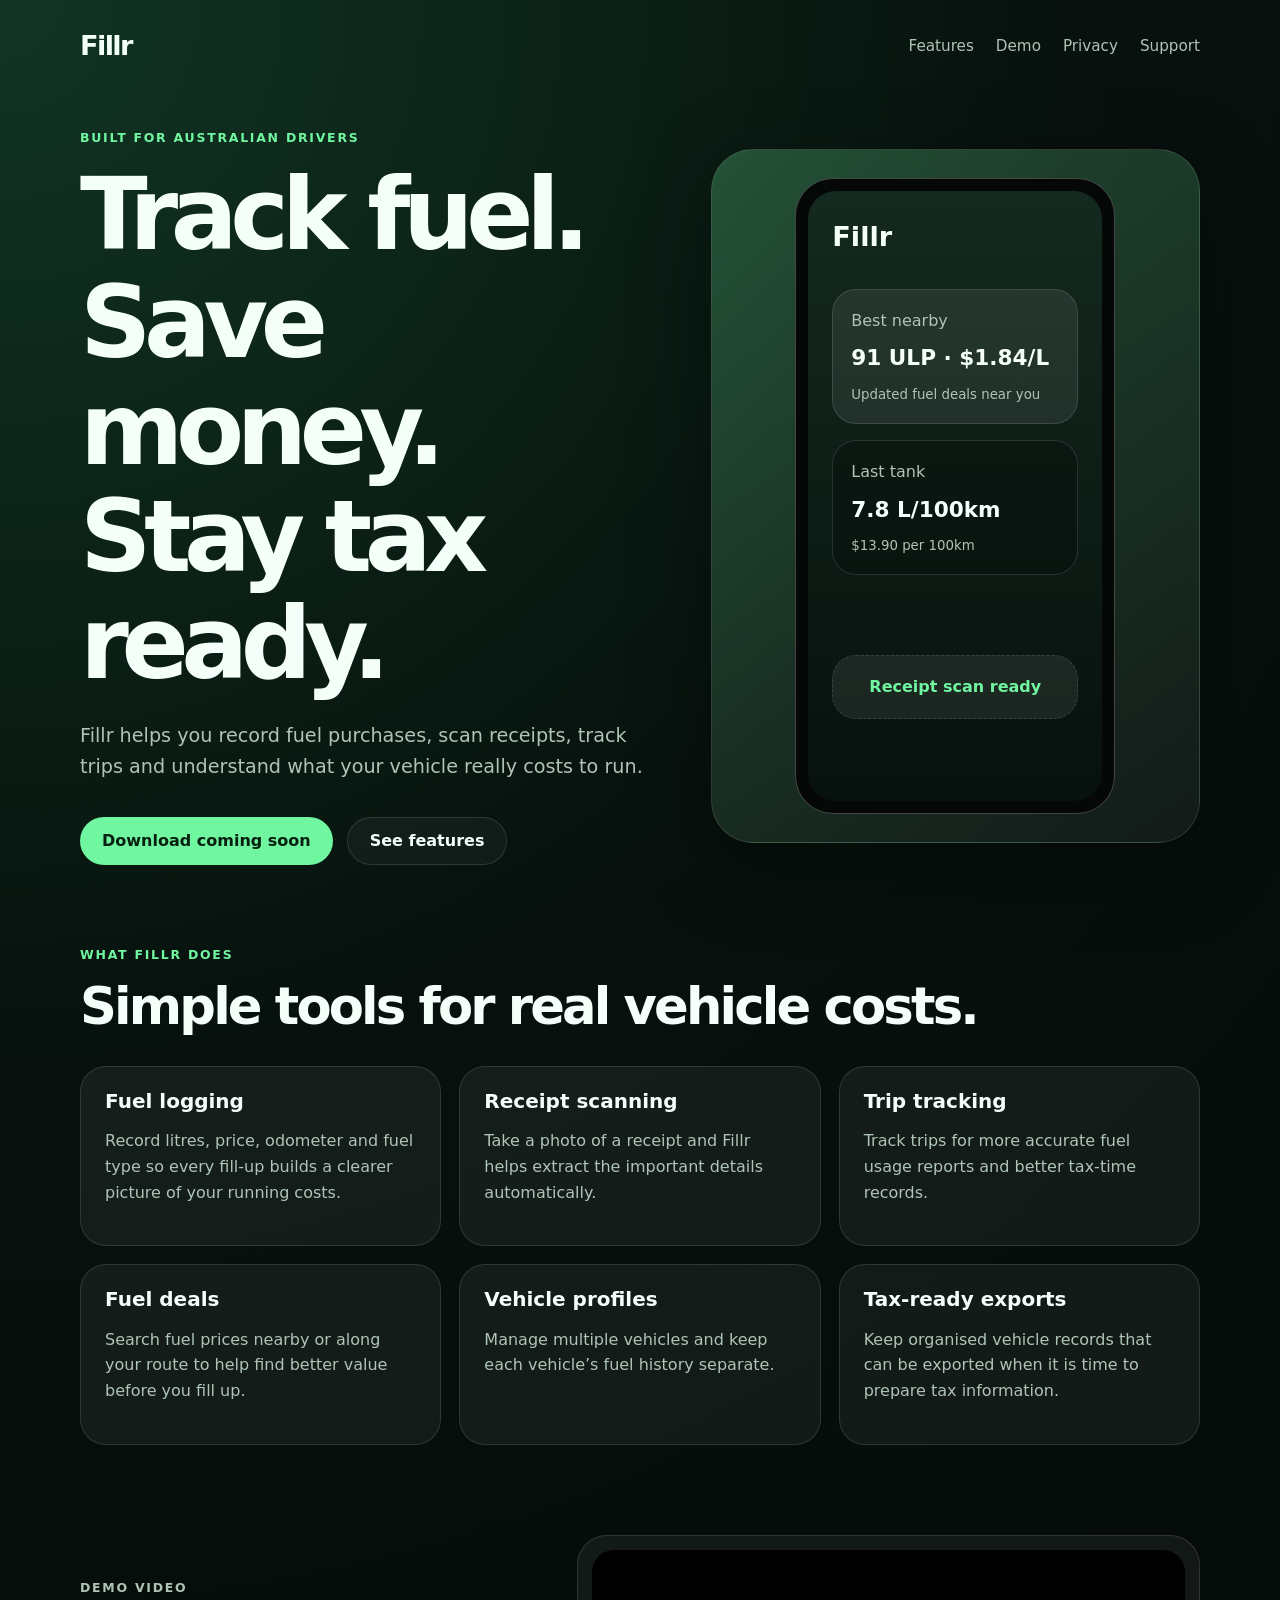
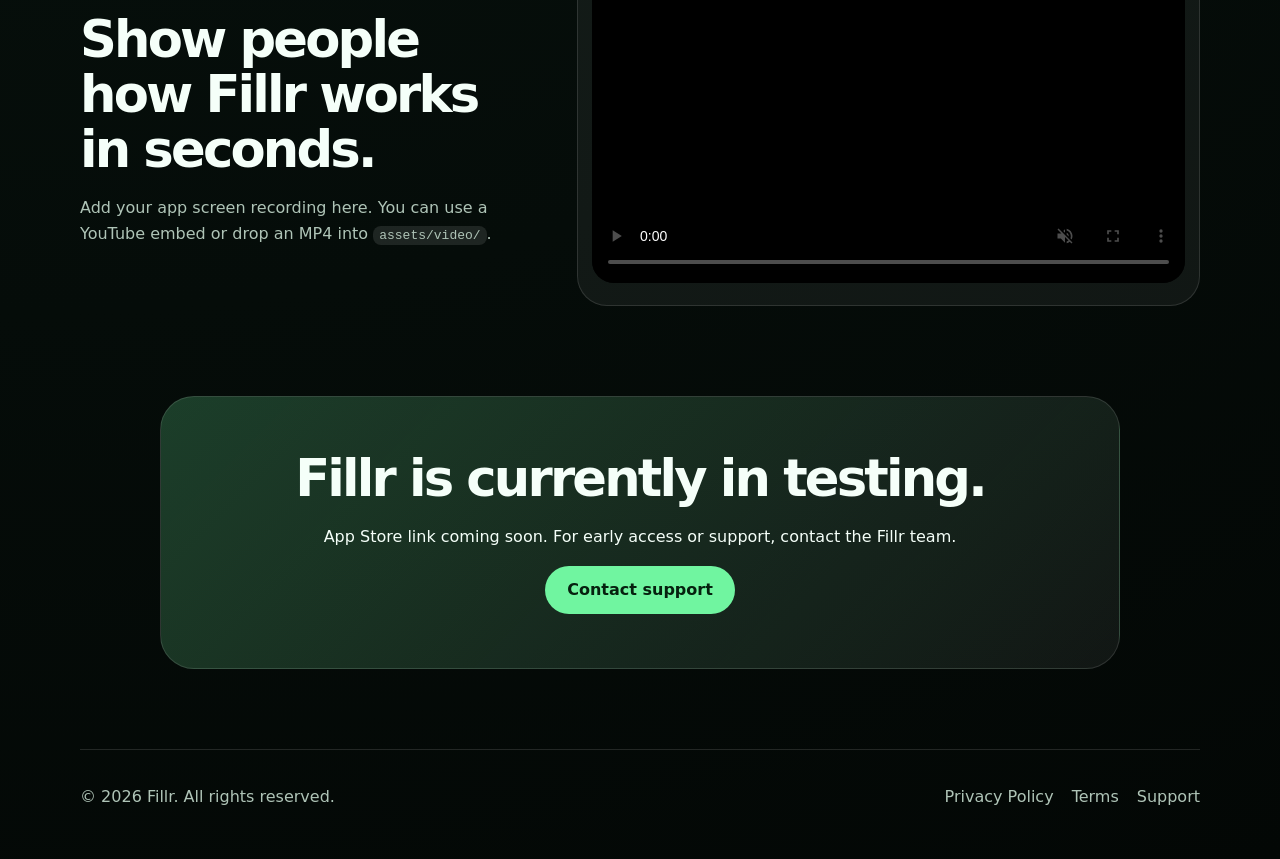
==== index.html @ 31d6e786 "Add files via upload" ====
<!DOCTYPE html>
<html lang="en-AU">
<head>
  <meta charset="UTF-8" />
  <meta name="viewport" content="width=device-width, initial-scale=1.0" />
  <meta name="description" content="Fillr helps Australian drivers track fuel, scan receipts, find better fuel deals and keep tax-ready vehicle records." />
  <title>Fillr | Track Fuel. Save Money. Stay Tax Ready.</title>
  <link rel="stylesheet" href="assets/styles.css" />
</head>
<body>
  <header class="site-header">
    <a class="logo" href="index.html">Fillr</a>
    <nav>
      <a href="#features">Features</a>
      <a href="#demo">Demo</a>
      <a href="privacy.html">Privacy</a>
      <a href="support.html">Support</a>
    </nav>
  </header>

  <main>
    <section class="hero">
      <div class="hero-copy">
        <p class="eyebrow">Built for Australian drivers</p>
        <h1>Track fuel. Save money. Stay tax ready.</h1>
        <p class="hero-text">Fillr helps you record fuel purchases, scan receipts, track trips and understand what your vehicle really costs to run.</p>
        <div class="hero-actions">
          <a class="button primary" href="#download">Download coming soon</a>
          <a class="button secondary" href="#features">See features</a>
        </div>
      </div>

      <div class="phone-card" aria-label="Fillr app preview">
        <div class="phone-frame">
          <div class="phone-screen">
            <div class="app-topbar">Fillr</div>
            <div class="fuel-card">
              <span>Best nearby</span>
              <strong>91 ULP · $1.84/L</strong>
              <small>Updated fuel deals near you</small>
            </div>
            <div class="fuel-card dark">
              <span>Last tank</span>
              <strong>7.8 L/100km</strong>
              <small>$13.90 per 100km</small>
            </div>
            <div class="receipt-scan">Receipt scan ready</div>
          </div>
        </div>
      </div>
    </section>

    <section id="features" class="section">
      <p class="eyebrow">What Fillr does</p>
      <h2>Simple tools for real vehicle costs.</h2>
      <div class="feature-grid">
        <article>
          <h3>Fuel logging</h3>
          <p>Record litres, price, odometer and fuel type so every fill-up builds a clearer picture of your running costs.</p>
        </article>
        <article>
          <h3>Receipt scanning</h3>
          <p>Take a photo of a receipt and Fillr helps extract the important details automatically.</p>
        </article>
        <article>
          <h3>Trip tracking</h3>
          <p>Track trips for more accurate fuel usage reports and better tax-time records.</p>
        </article>
        <article>
          <h3>Fuel deals</h3>
          <p>Search fuel prices nearby or along your route to help find better value before you fill up.</p>
        </article>
        <article>
          <h3>Vehicle profiles</h3>
          <p>Manage multiple vehicles and keep each vehicle’s fuel history separate.</p>
        </article>
        <article>
          <h3>Tax-ready exports</h3>
          <p>Keep organised vehicle records that can be exported when it is time to prepare tax information.</p>
        </article>
      </div>
    </section>

    <section id="demo" class="section split-section">
      <div>
        <p class="eyebrow">Demo video</p>
        <h2>Show people how Fillr works in seconds.</h2>
        <p>Add your app screen recording here. You can use a YouTube embed or drop an MP4 into <code>assets/video/</code>.</p>
      </div>
      <div class="video-box">
        <!-- YouTube option: replace VIDEO_ID below
        <iframe src="https://www.youtube.com/embed/VIDEO_ID" title="Fillr demo video" allowfullscreen></iframe>
        -->

        <!-- Local video option: add assets/video/fillr-demo.mp4 -->
        <video controls muted playsinline poster="assets/images/video-poster.png">
          <source src="assets/video/fillr-demo.mp4" type="video/mp4" />
          Your browser does not support the video tag.
        </video>
      </div>
    </section>

    <section id="download" class="cta-section">
      <h2>Fillr is currently in testing.</h2>
      <p>App Store link coming soon. For early access or support, contact the Fillr team.</p>
      <a class="button primary" href="support.html">Contact support</a>
    </section>
  </main>

  <footer class="site-footer">
    <span>© <span id="year"></span> Fillr. All rights reserved.</span>
    <div>
      <a href="privacy.html">Privacy Policy</a>
      <a href="terms.html">Terms</a>
      <a href="support.html">Support</a>
    </div>
  </footer>

  <script>
    document.getElementById('year').textContent = new Date().getFullYear();
  </script>
</body>
</html>
---- assets/styles.css ----
:root {
  --bg: #07110d;
  --panel: #0e1d16;
  --panel-soft: #12291f;
  --text: #f5fff9;
  --muted: #afc4b7;
  --brand: #70f5a0;
  --brand-dark: #1fb765;
  --line: rgba(255,255,255,0.12);
  --shadow: 0 24px 80px rgba(0,0,0,0.35);
}

* { box-sizing: border-box; }

body {
  margin: 0;
  font-family: Inter, ui-sans-serif, system-ui, -apple-system, BlinkMacSystemFont, "Segoe UI", sans-serif;
  background: radial-gradient(circle at top left, #113524 0, var(--bg) 38%, #030705 100%);
  color: var(--text);
  line-height: 1.6;
}

a { color: inherit; }

.site-header {
  width: min(1120px, calc(100% - 32px));
  margin: 0 auto;
  padding: 24px 0;
  display: flex;
  justify-content: space-between;
  align-items: center;
}

.logo {
  text-decoration: none;
  font-size: 1.7rem;
  font-weight: 900;
  letter-spacing: -0.06em;
}

nav {
  display: flex;
  gap: 22px;
  color: var(--muted);
  font-size: 0.95rem;
}

nav a {
  text-decoration: none;
}

nav a:hover { color: var(--text); }

.hero {
  width: min(1120px, calc(100% - 32px));
  margin: 36px auto 80px;
  display: grid;
  grid-template-columns: 1.08fr 0.92fr;
  gap: 56px;
  align-items: center;
}

.eyebrow {
  color: var(--brand);
  text-transform: uppercase;
  letter-spacing: 0.14em;
  font-size: 0.78rem;
  font-weight: 800;
  margin: 0 0 14px;
}

h1, h2, h3 { line-height: 1.08; margin-top: 0; }

h1 {
  font-size: clamp(3rem, 8vw, 6.2rem);
  letter-spacing: -0.075em;
  margin-bottom: 24px;
}

h2 {
  font-size: clamp(2rem, 4vw, 3.4rem);
  letter-spacing: -0.055em;
  margin-bottom: 18px;
}

h3 {
  font-size: 1.25rem;
  margin-bottom: 10px;
}

.hero-text {
  max-width: 620px;
  color: var(--muted);
  font-size: 1.2rem;
  margin-bottom: 34px;
}

.hero-actions {
  display: flex;
  gap: 14px;
  flex-wrap: wrap;
}

.button {
  display: inline-flex;
  align-items: center;
  justify-content: center;
  min-height: 48px;
  padding: 0 22px;
  border-radius: 999px;
  text-decoration: none;
  font-weight: 800;
}

.button.primary {
  background: var(--brand);
  color: #06210f;
}

.button.secondary {
  border: 1px solid var(--line);
  color: var(--text);
  background: rgba(255,255,255,0.04);
}

.phone-card {
  background: linear-gradient(145deg, rgba(112,245,160,0.25), rgba(255,255,255,0.05));
  padding: 28px;
  border: 1px solid var(--line);
  border-radius: 42px;
  box-shadow: var(--shadow);
}

.phone-frame {
  width: min(320px, 100%);
  margin: 0 auto;
  padding: 12px;
  border-radius: 38px;
  background: #050806;
  border: 1px solid rgba(255,255,255,0.25);
}

.phone-screen {
  min-height: 610px;
  border-radius: 28px;
  padding: 24px;
  background: linear-gradient(180deg, #14291f, #07110d);
  overflow: hidden;
}

.app-topbar {
  font-size: 1.7rem;
  font-weight: 900;
  margin-bottom: 30px;
}

.fuel-card, .receipt-scan {
  padding: 18px;
  border-radius: 24px;
  background: rgba(255,255,255,0.08);
  border: 1px solid var(--line);
  margin-bottom: 16px;
}

.fuel-card span, .fuel-card small {
  display: block;
  color: var(--muted);
}

.fuel-card strong {
  display: block;
  font-size: 1.35rem;
  margin: 8px 0;
}

.fuel-card.dark { background: rgba(0,0,0,0.22); }

.receipt-scan {
  margin-top: 80px;
  text-align: center;
  color: var(--brand);
  font-weight: 800;
  border-style: dashed;
}

.section {
  width: min(1120px, calc(100% - 32px));
  margin: 0 auto 90px;
}

.feature-grid {
  display: grid;
  grid-template-columns: repeat(3, 1fr);
  gap: 18px;
  margin-top: 32px;
}

.feature-grid article, .support-card {
  background: rgba(255,255,255,0.055);
  border: 1px solid var(--line);
  border-radius: 26px;
  padding: 24px;
}

.feature-grid p, .split-section p, .legal-page p, .muted {
  color: var(--muted);
}

.split-section {
  display: grid;
  grid-template-columns: 0.85fr 1.15fr;
  gap: 36px;
  align-items: center;
}

.video-box {
  background: rgba(255,255,255,0.055);
  border: 1px solid var(--line);
  border-radius: 30px;
  padding: 14px;
  min-height: 320px;
}

.video-box video, .video-box iframe {
  width: 100%;
  aspect-ratio: 16/9;
  border: 0;
  border-radius: 22px;
  background: #000;
}

.cta-section {
  width: min(960px, calc(100% - 32px));
  margin: 0 auto 80px;
  padding: 54px;
  border-radius: 34px;
  text-align: center;
  background: linear-gradient(135deg, rgba(112,245,160,0.22), rgba(255,255,255,0.06));
  border: 1px solid var(--line);
}

.site-footer {
  width: min(1120px, calc(100% - 32px));
  margin: 0 auto;
  padding: 34px 0 50px;
  border-top: 1px solid var(--line);
  color: var(--muted);
  display: flex;
  justify-content: space-between;
  gap: 20px;
}

.site-footer div {
  display: flex;
  gap: 18px;
}

.site-footer a { text-decoration: none; }

.legal-page {
  width: min(820px, calc(100% - 32px));
  margin: 48px auto 90px;
  background: rgba(255,255,255,0.045);
  border: 1px solid var(--line);
  border-radius: 32px;
  padding: clamp(24px, 5vw, 56px);
}

.legal-page h1 {
  font-size: clamp(2.4rem, 6vw, 4rem);
}

.legal-page h2 {
  font-size: 1.45rem;
  margin-top: 34px;
}

code {
  background: rgba(255,255,255,0.1);
  padding: 2px 6px;
  border-radius: 8px;
}

@media (max-width: 860px) {
  .site-header, .site-footer {
    align-items: flex-start;
    flex-direction: column;
  }

  nav { flex-wrap: wrap; }

  .hero, .split-section {
    grid-template-columns: 1fr;
  }

  .feature-grid {
    grid-template-columns: 1fr;
  }

  .phone-screen { min-height: 520px; }

  .cta-section { padding: 34px 22px; }
}
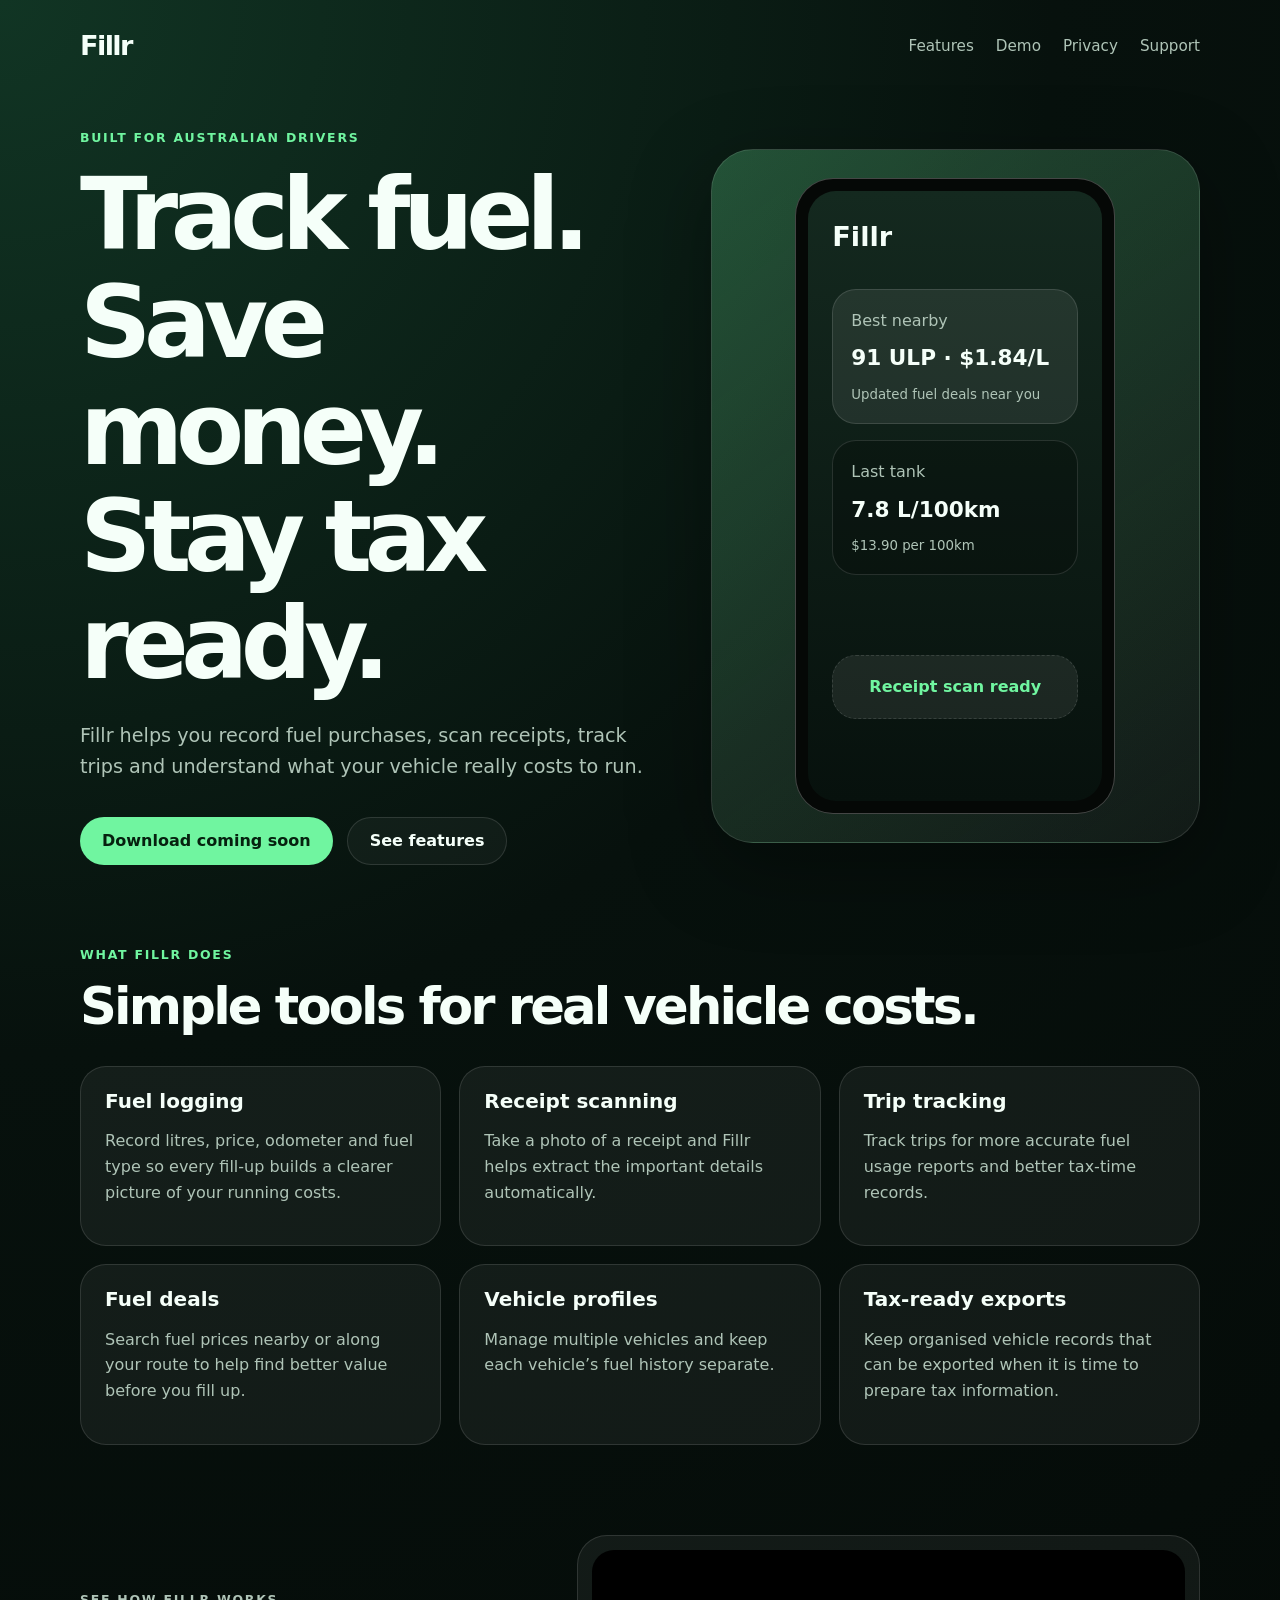
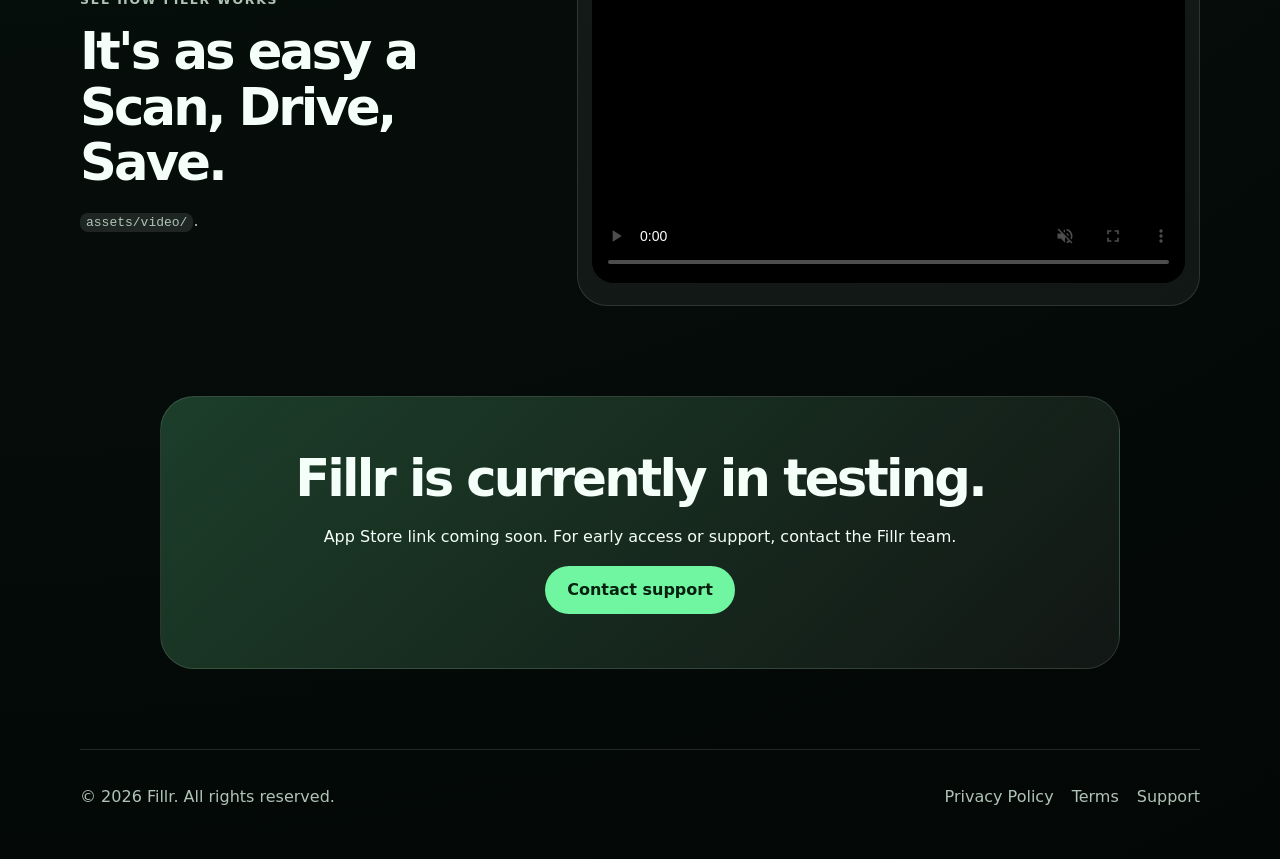
==== commit 68fcef1c: "Update index.html" ====
--- a/index.html
+++ b/index.html
@@ -83,9 +83,9 @@
 
     <section id="demo" class="section split-section">
       <div>
-        <p class="eyebrow">Demo video</p>
-        <h2>Show people how Fillr works in seconds.</h2>
-        <p>Add your app screen recording here. You can use a YouTube embed or drop an MP4 into <code>assets/video/</code>.</p>
+        <p class="eyebrow">SEE HOW FILLR WORKS</p>
+        <h2>It's as easy a Scan, Drive, Save.</h2>
+        <p> <code>assets/video/</code>.</p>
       </div>
       <div class="video-box">
         <!-- YouTube option: replace VIDEO_ID below
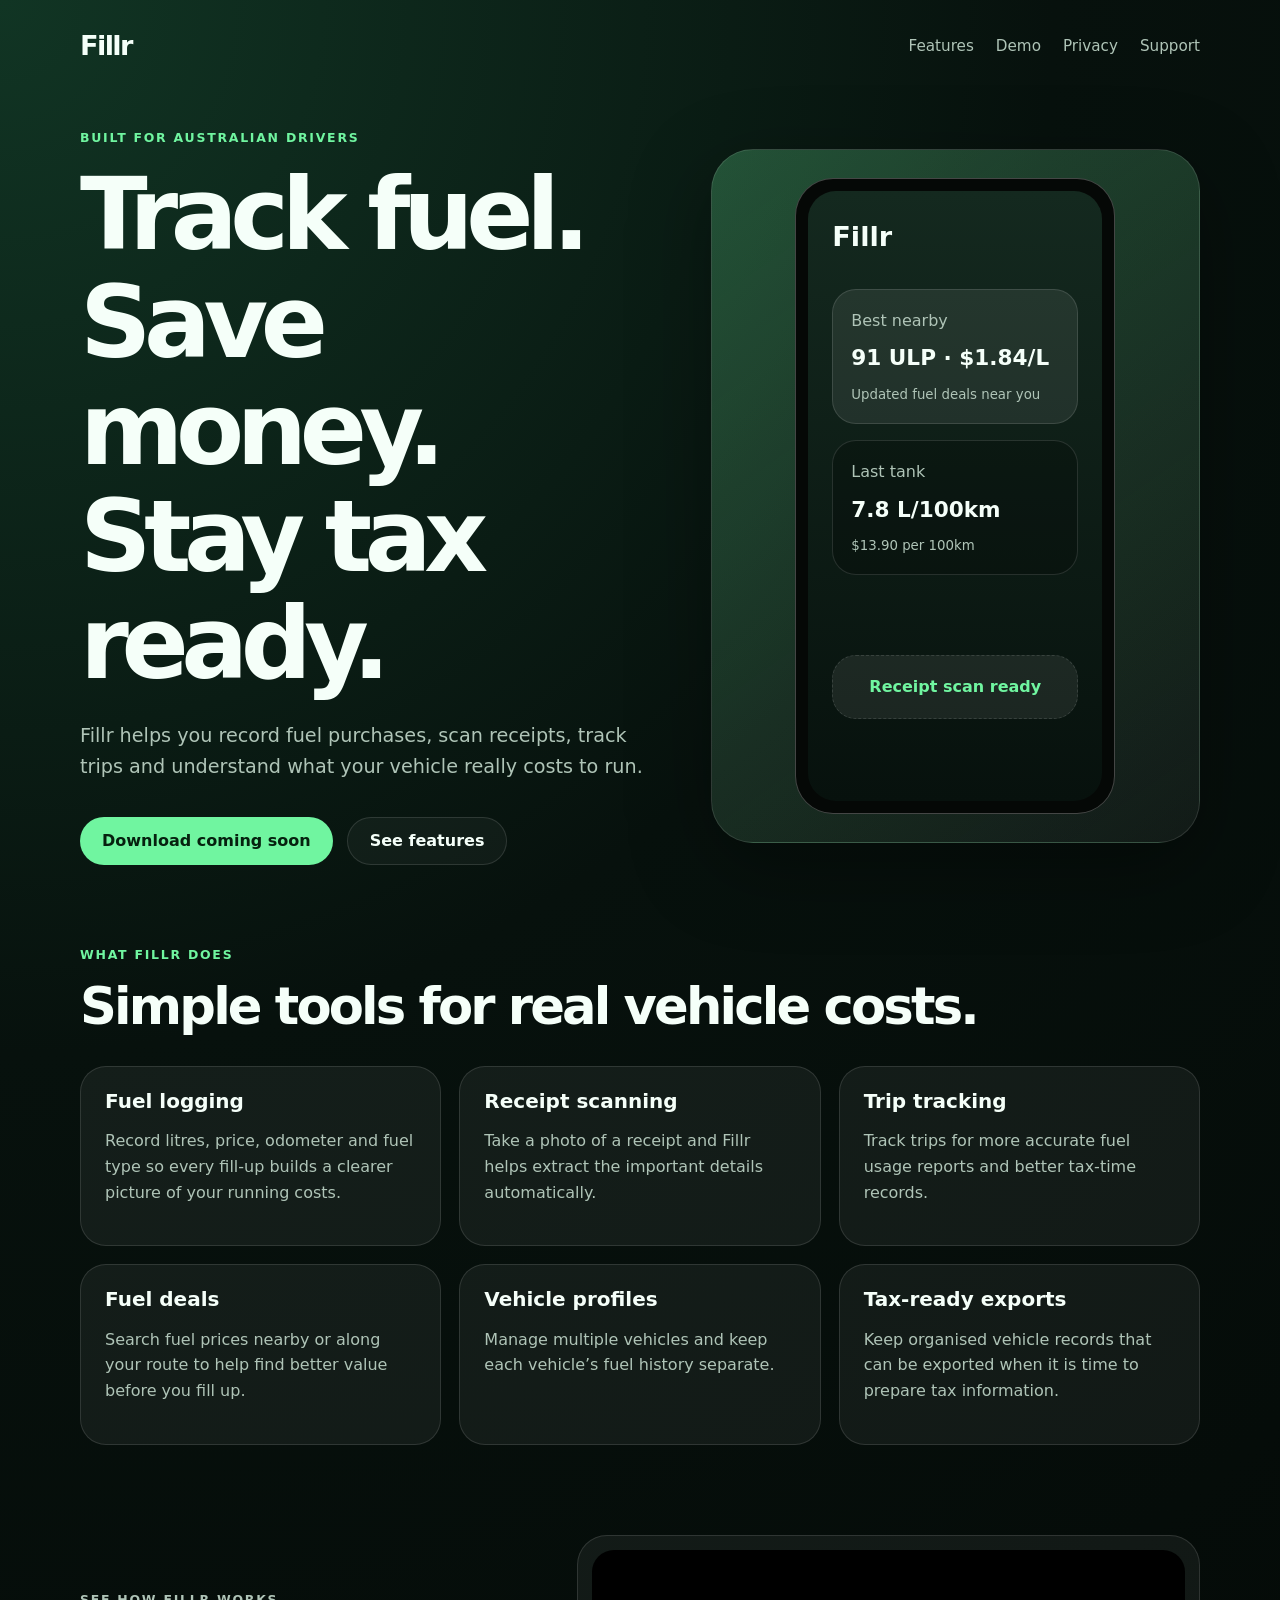
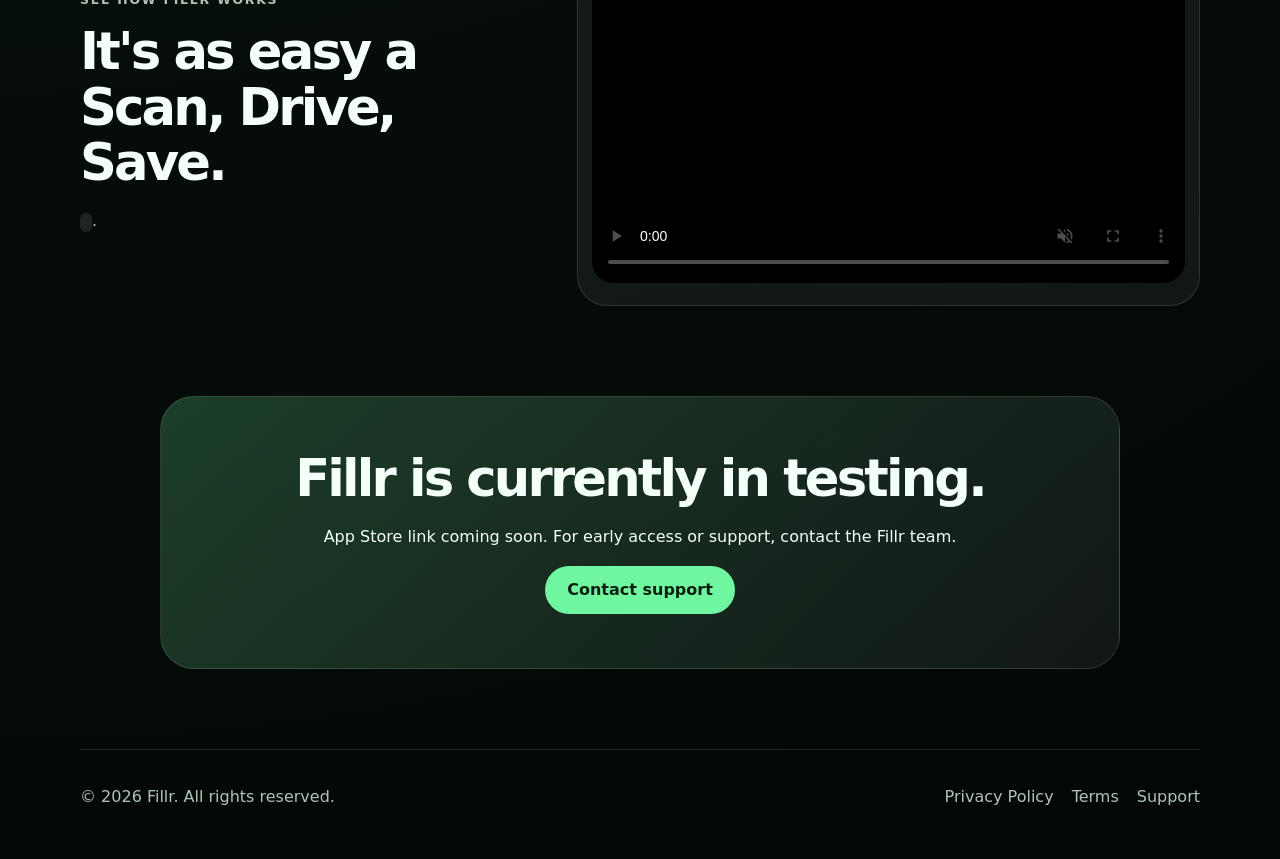
==== commit 72d64374: "Update index.html" ====
--- a/index.html
+++ b/index.html
@@ -85,7 +85,7 @@
       <div>
         <p class="eyebrow">SEE HOW FILLR WORKS</p>
         <h2>It's as easy a Scan, Drive, Save.</h2>
-        <p> <code>assets/video/</code>.</p>
+        <p> <code> </code>.</p>
       </div>
       <div class="video-box">
         <!-- YouTube option: replace VIDEO_ID below
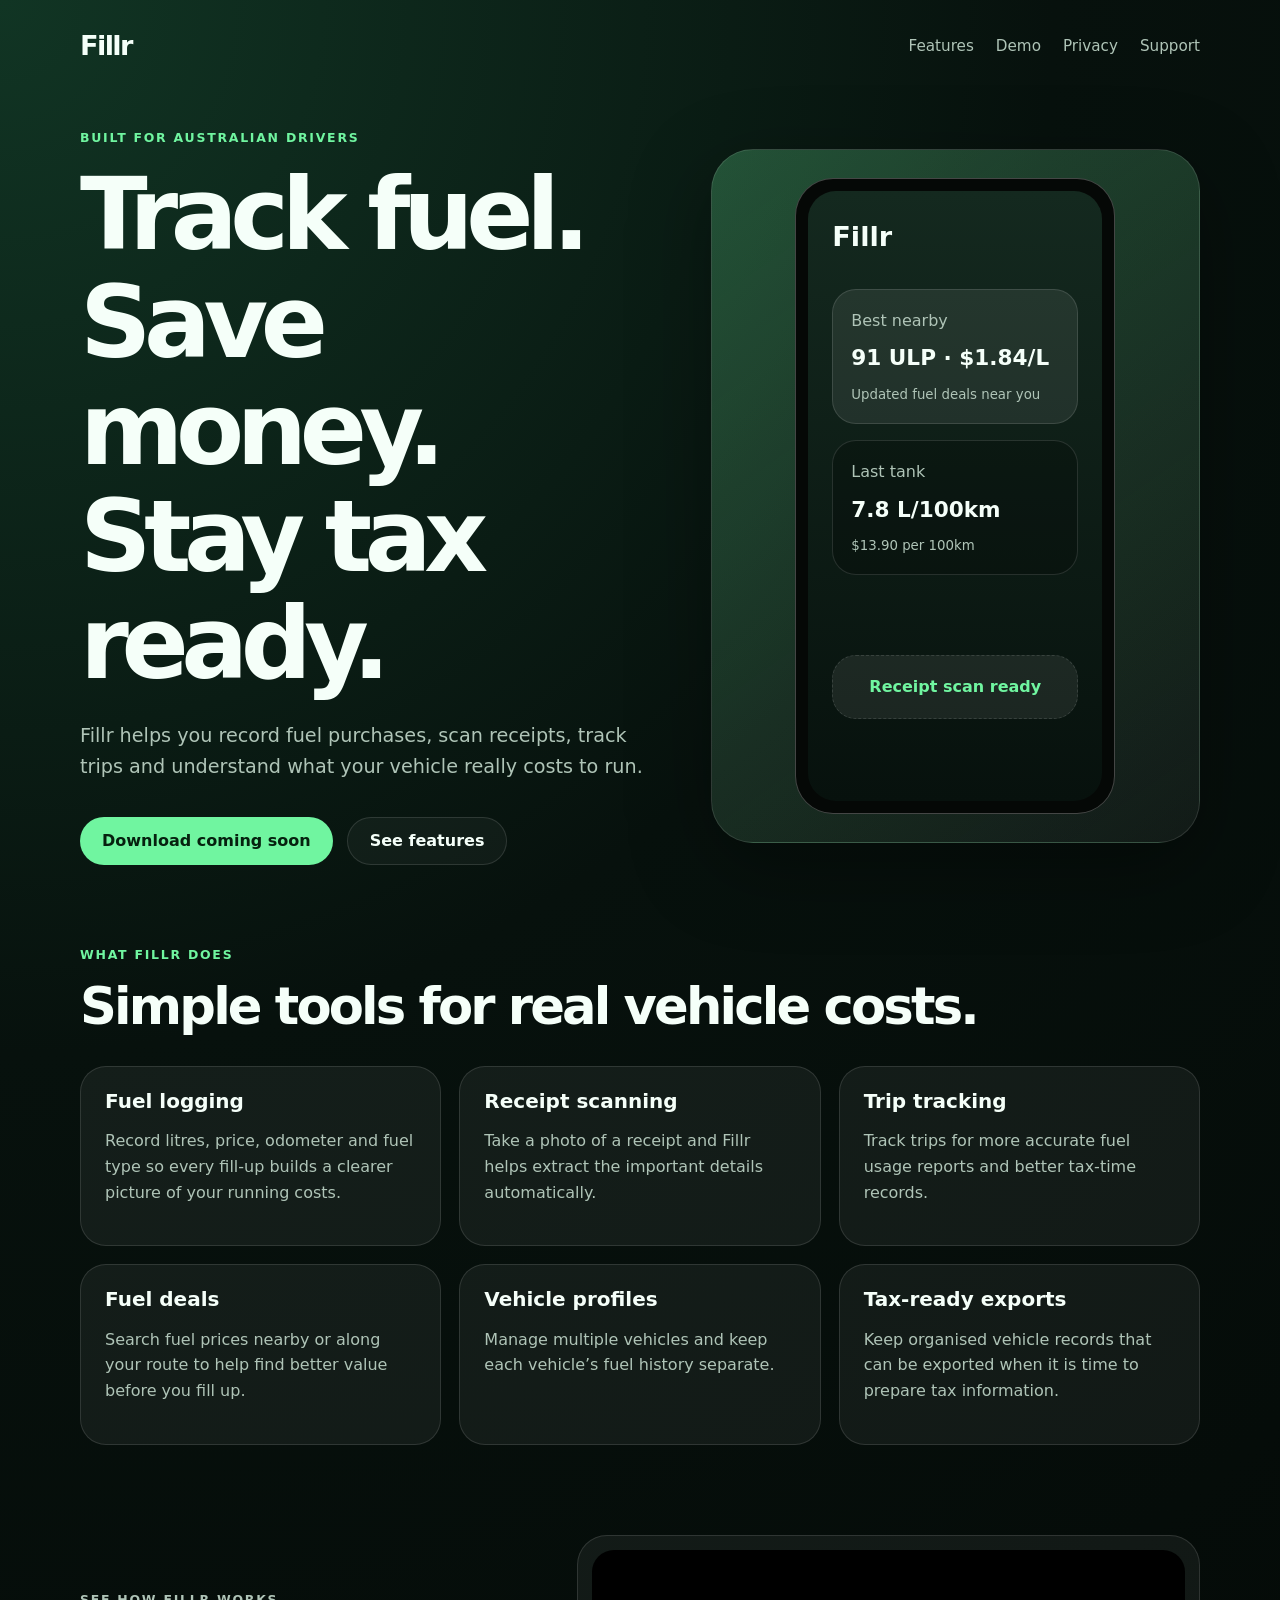
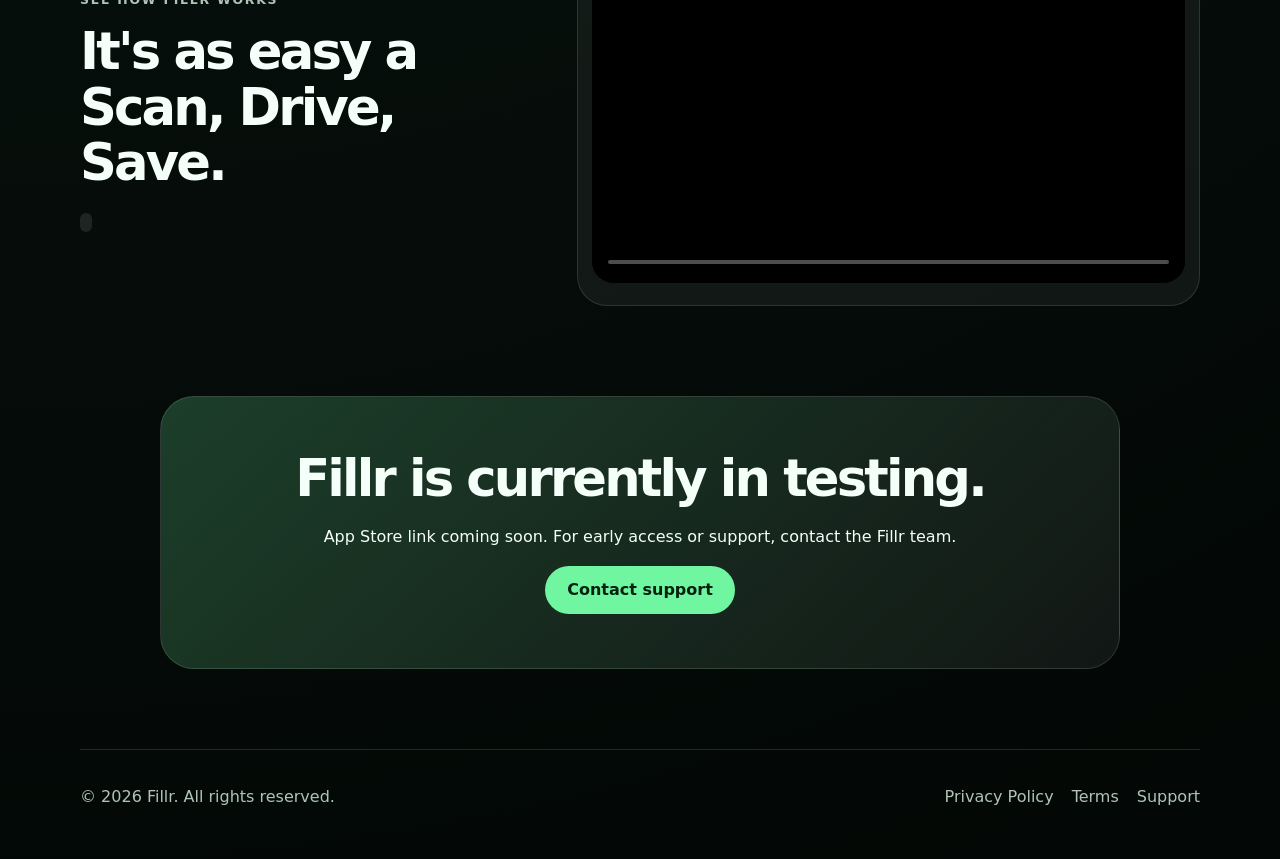
==== commit 37e785e2: "Update index.html" ====
--- a/index.html
+++ b/index.html
@@ -85,7 +85,7 @@
       <div>
         <p class="eyebrow">SEE HOW FILLR WORKS</p>
         <h2>It's as easy a Scan, Drive, Save.</h2>
-        <p> <code> </code>.</p>
+        <p> <code></code></p>
       </div>
       <div class="video-box">
         <!-- YouTube option: replace VIDEO_ID below
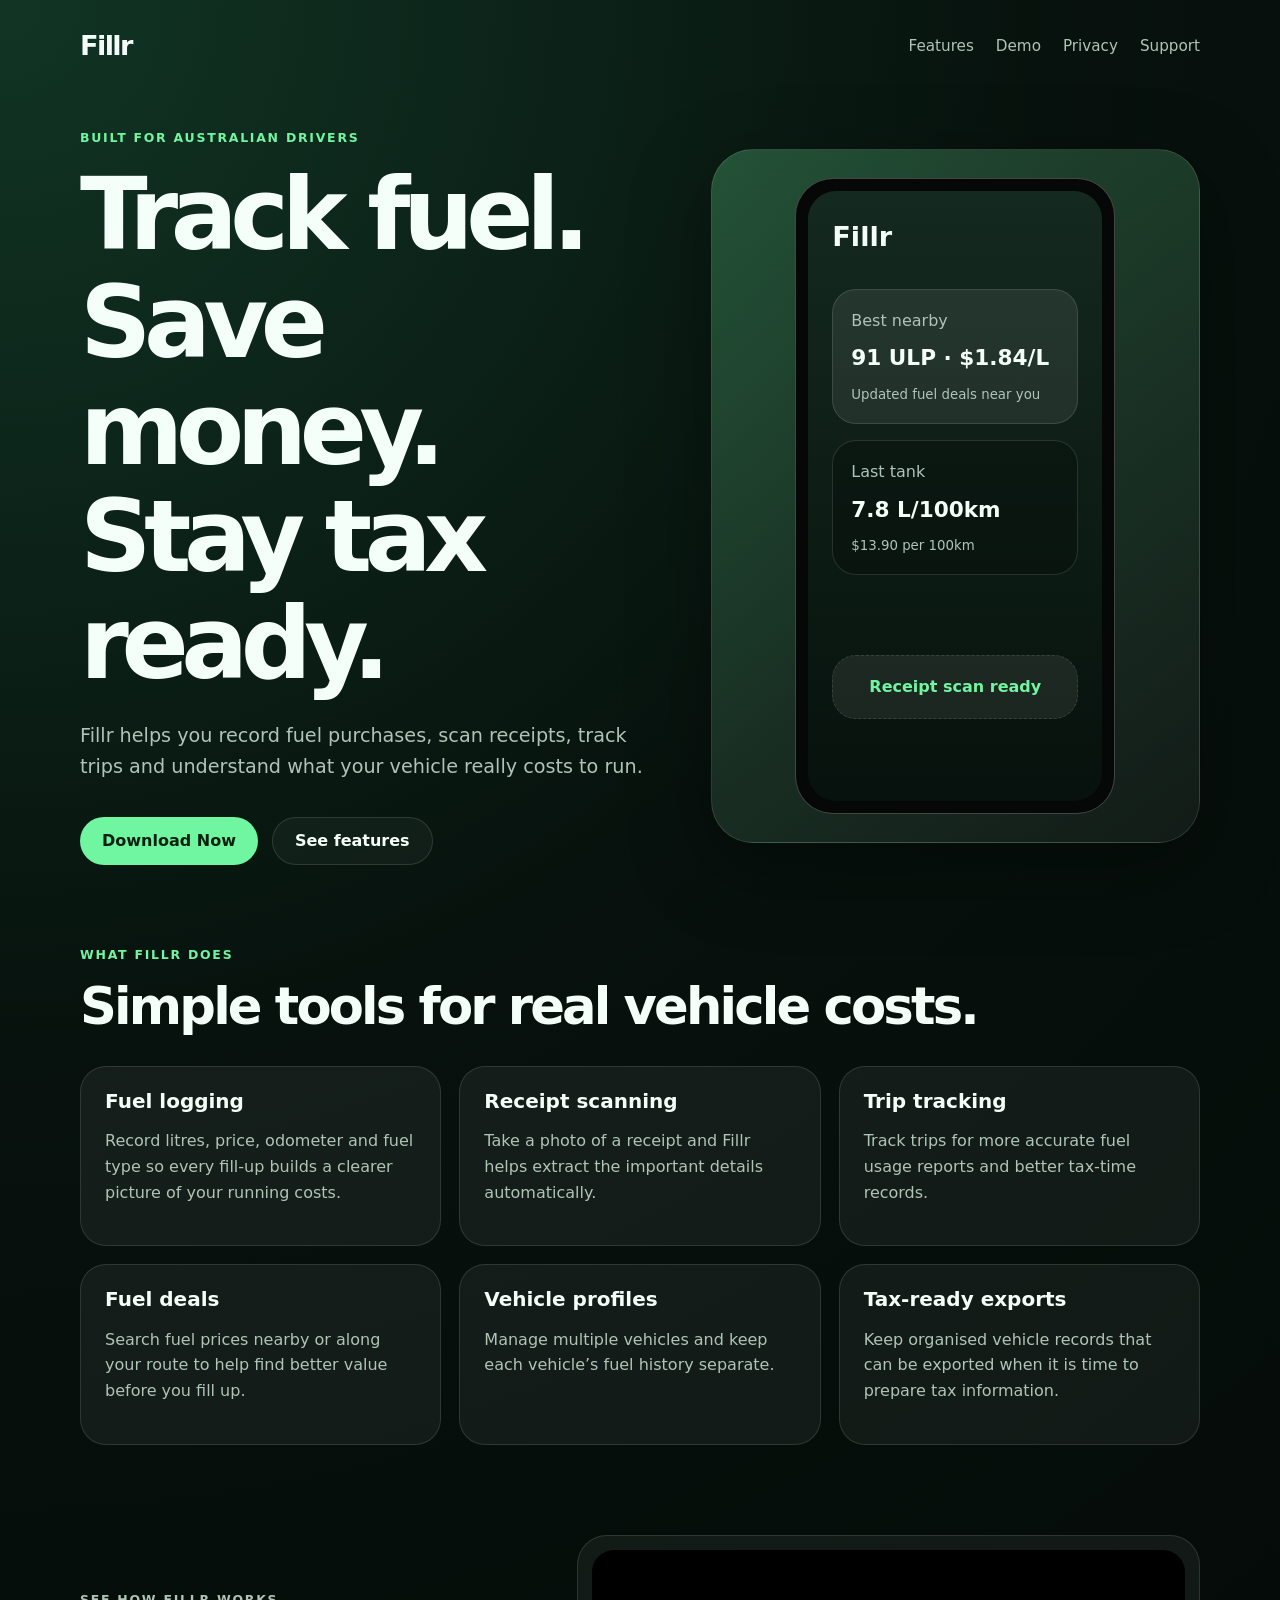
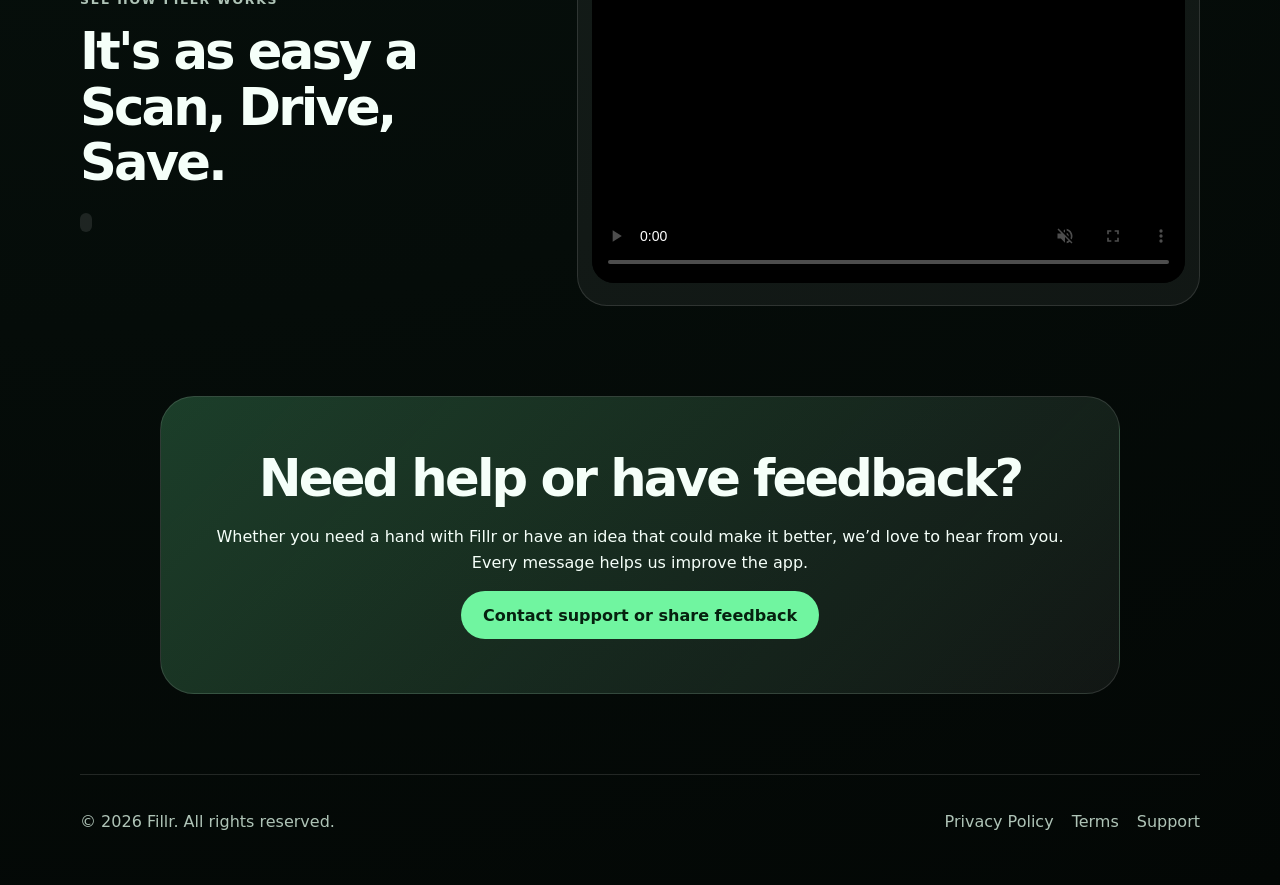
==== commit b70906d9: "Update App Store and support messaging" ====
--- a/index.html
+++ b/index.html
@@ -25,7 +25,7 @@
         <h1>Track fuel. Save money. Stay tax ready.</h1>
         <p class="hero-text">Fillr helps you record fuel purchases, scan receipts, track trips and understand what your vehicle really costs to run.</p>
         <div class="hero-actions">
-          <a class="button primary" href="#download">Download coming soon</a>
+          <a class="button primary" href="https://apps.apple.com/us/app/fillr/id6775182475">Download Now</a>
           <a class="button secondary" href="#features">See features</a>
         </div>
       </div>
@@ -101,9 +101,9 @@
     </section>
 
     <section id="download" class="cta-section">
-      <h2>Fillr is currently in testing.</h2>
-      <p>App Store link coming soon. For early access or support, contact the Fillr team.</p>
-      <a class="button primary" href="support.html">Contact support</a>
+      <h2>Need help or have feedback?</h2>
+      <p>Whether you need a hand with Fillr or have an idea that could make it better, we’d love to hear from you. Every message helps us improve the app.</p>
+      <a class="button primary" href="support.html">Contact support or share feedback</a>
     </section>
   </main>
 
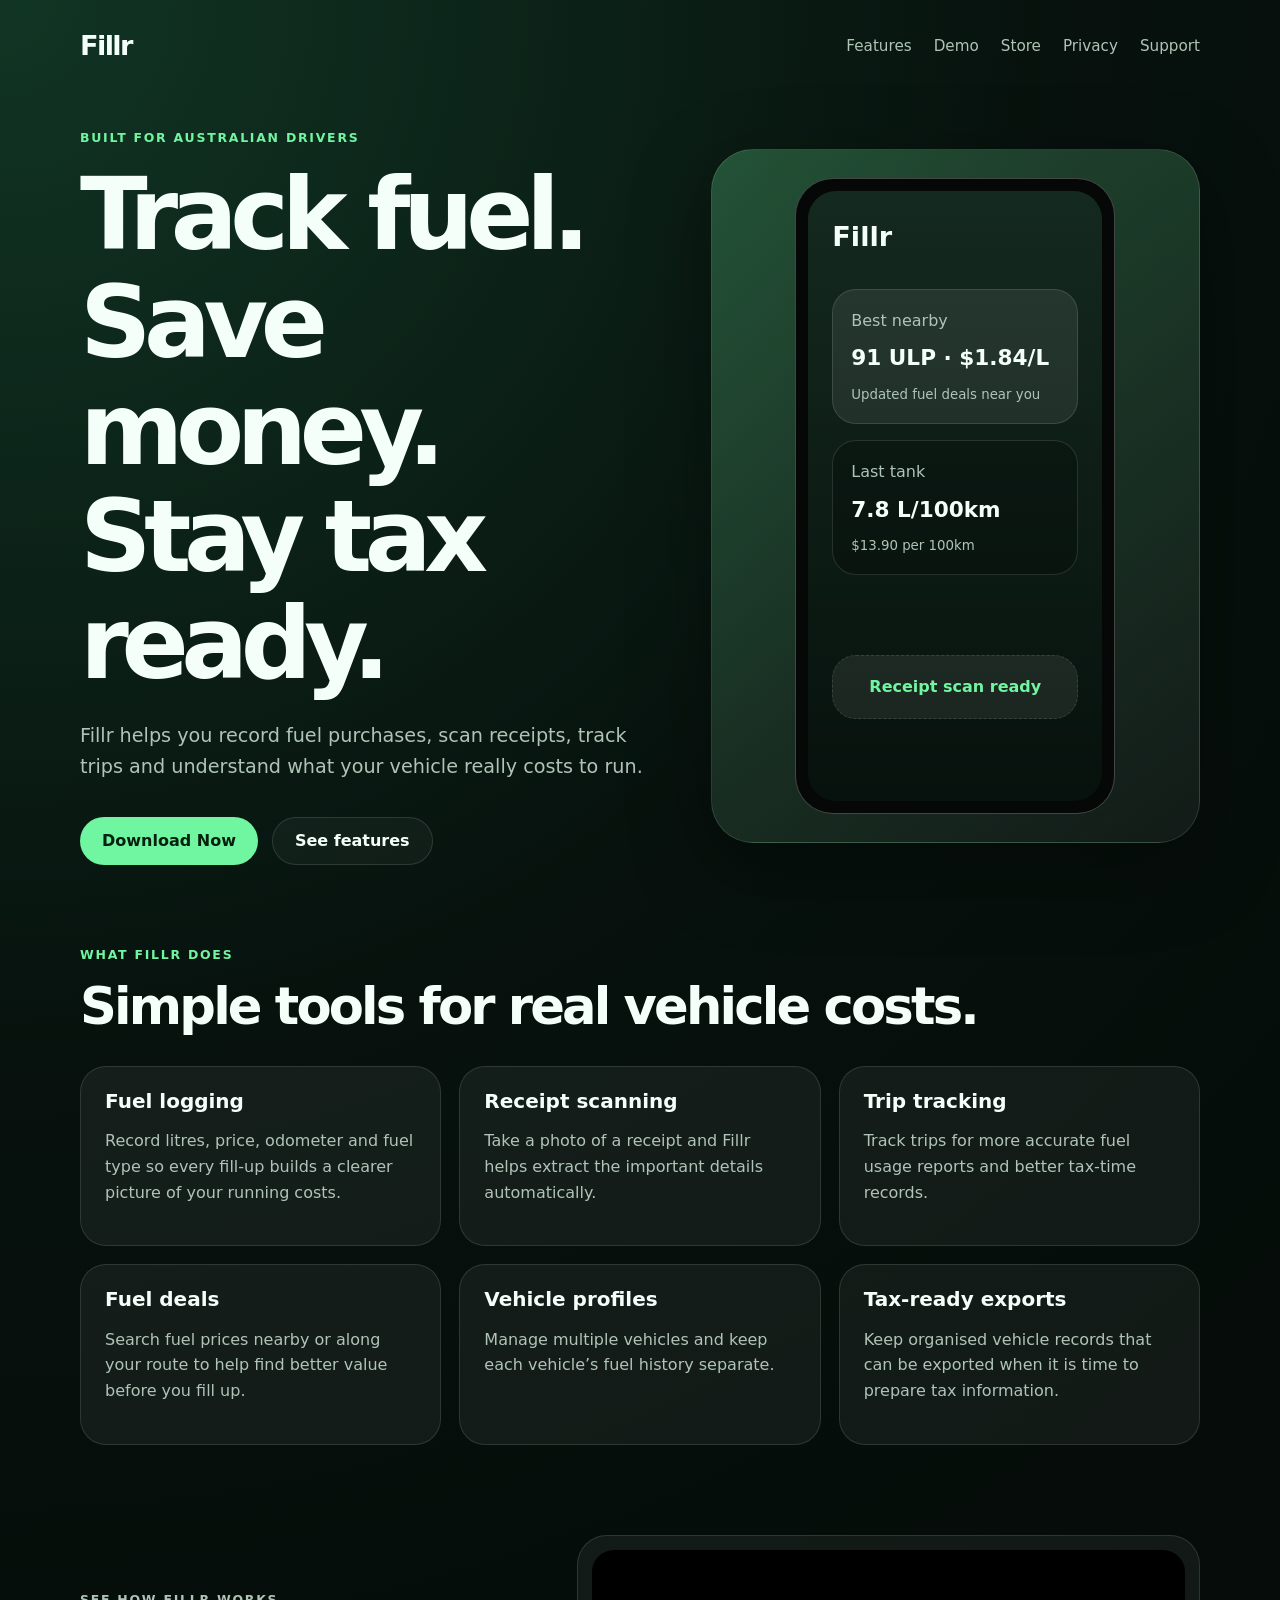
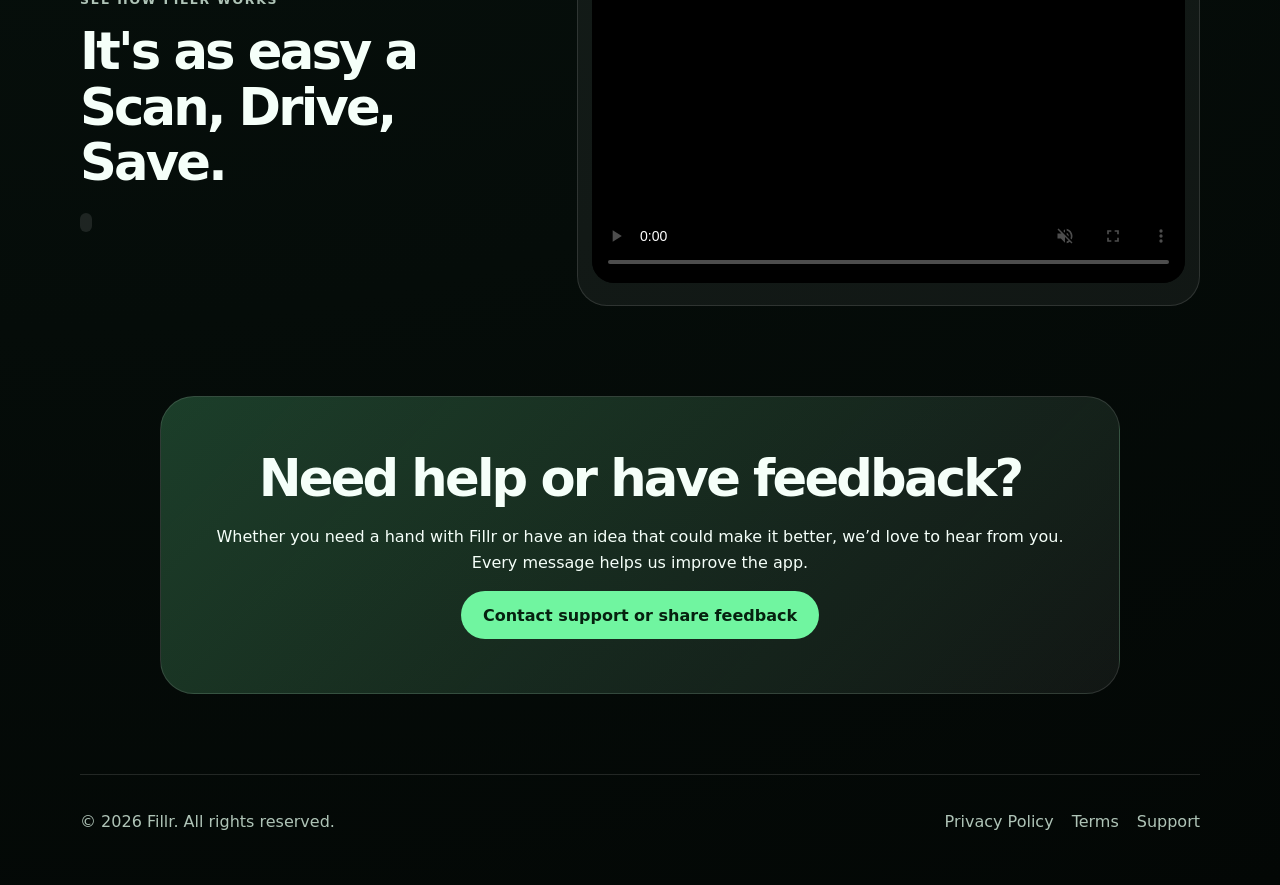
==== commit e6ccf9c0: "Add Stripe test store checkout" ====
--- a/index.html
+++ b/index.html
@@ -13,6 +13,7 @@
     <nav>
       <a href="#features">Features</a>
       <a href="#demo">Demo</a>
+      <a href="store.html">Store</a>
       <a href="privacy.html">Privacy</a>
       <a href="support.html">Support</a>
     </nav>
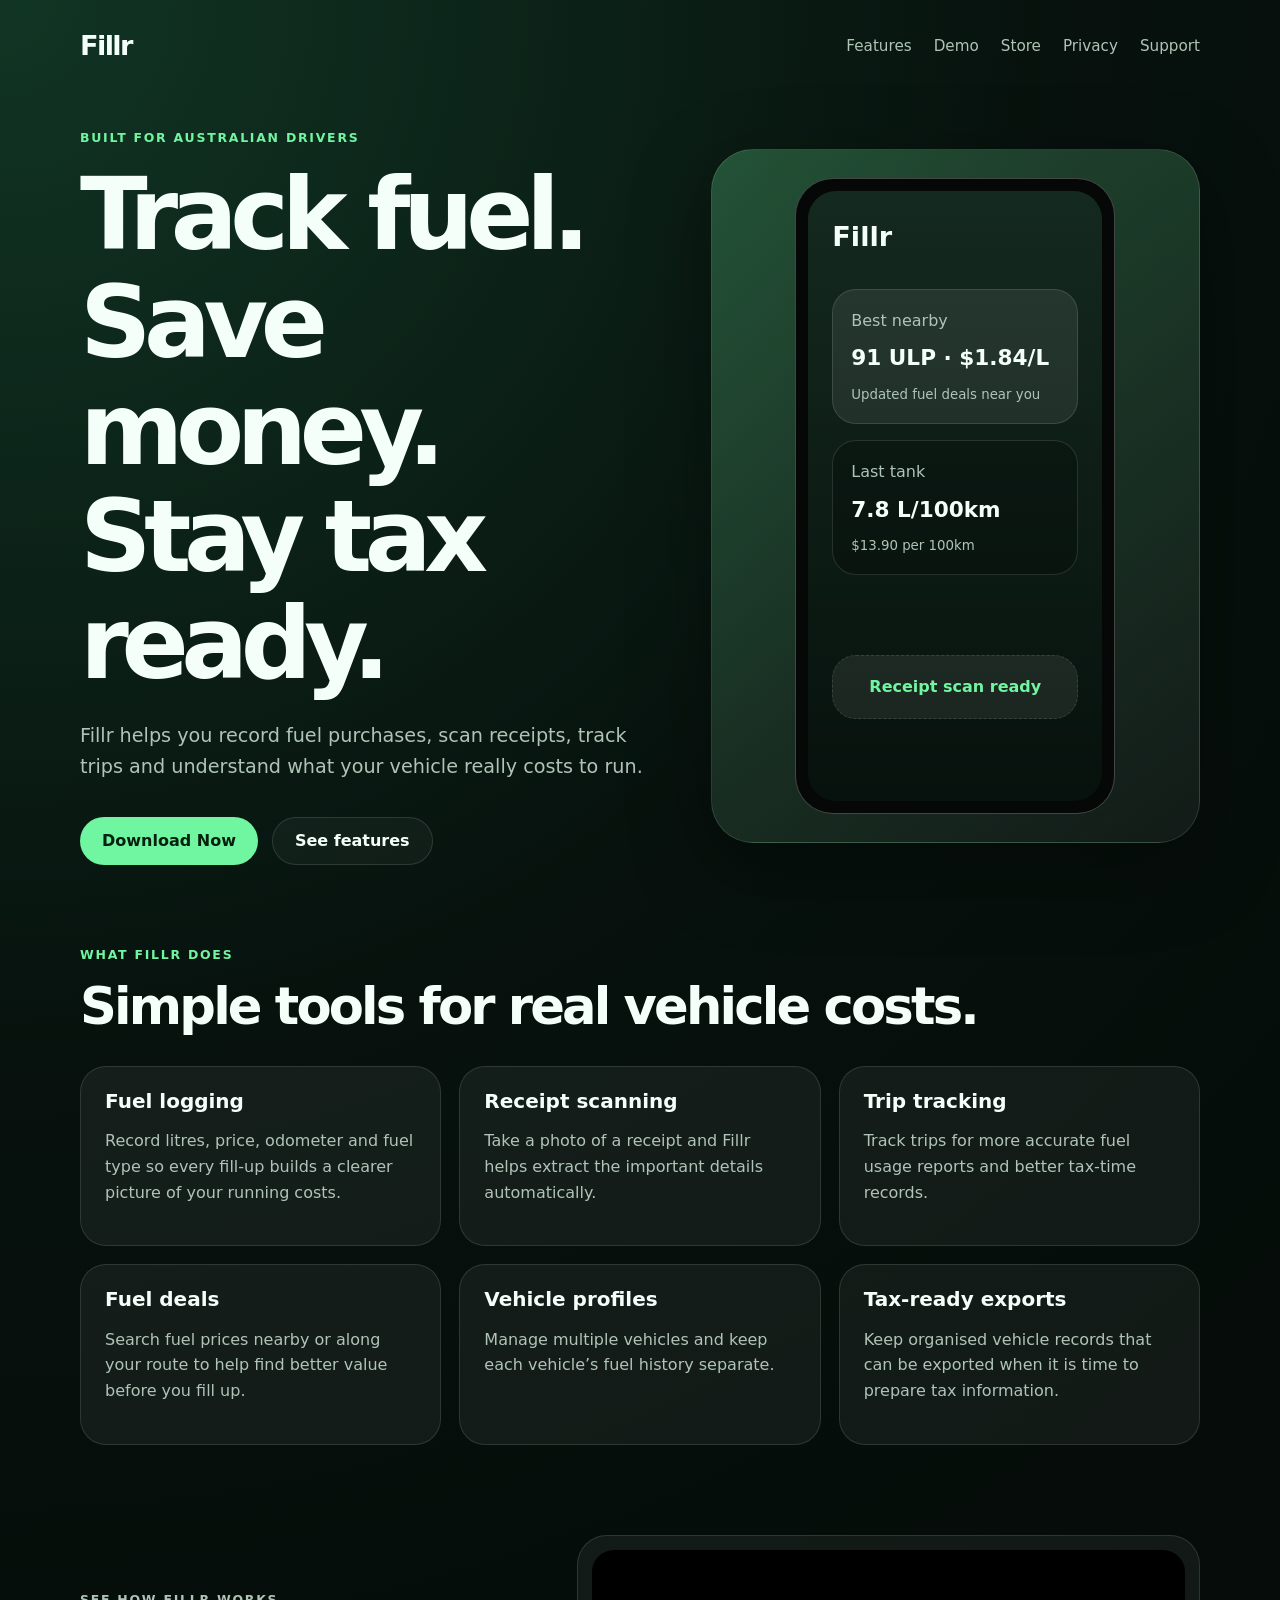
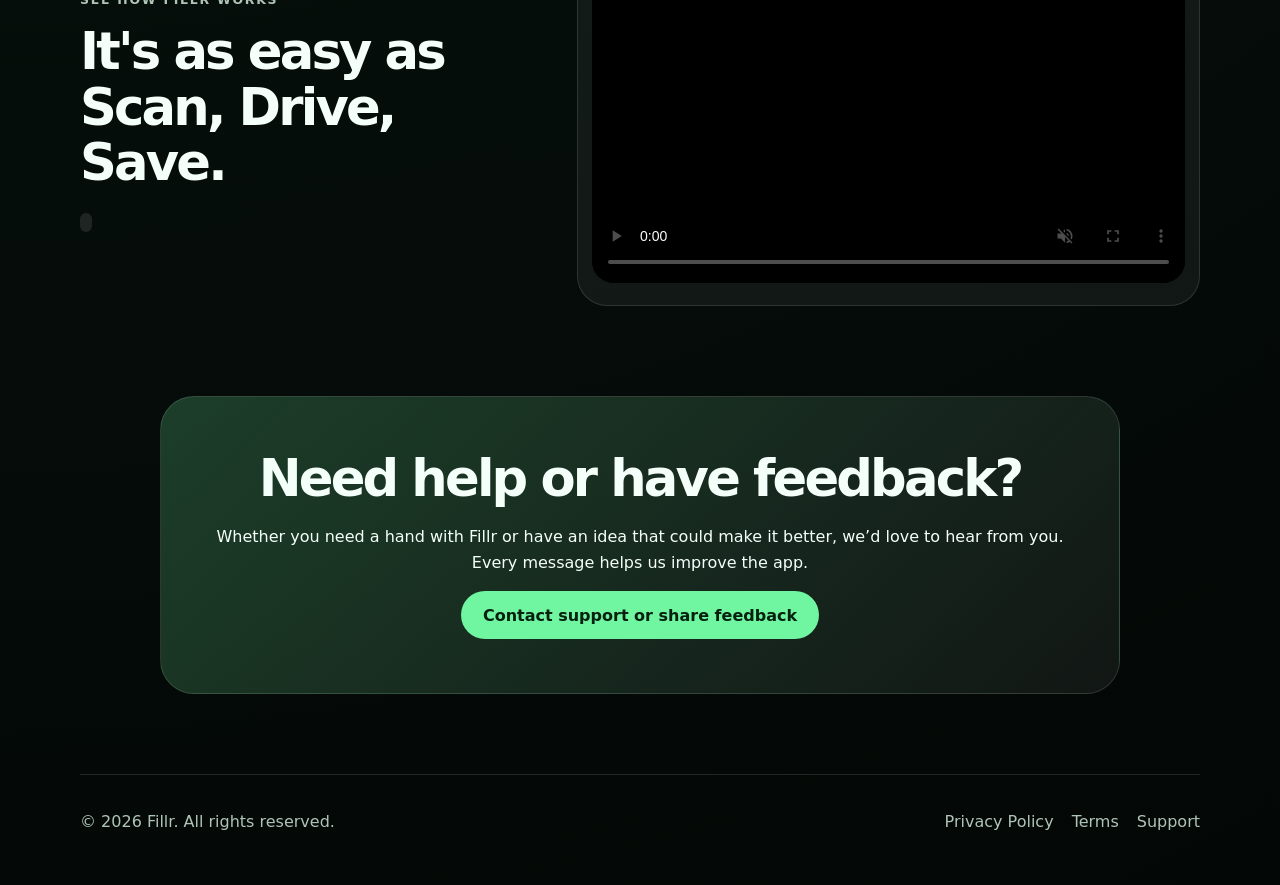
==== commit 2077ef26: "Fix dead App Store link and Scan, Drive, Save typo. Point the Download Now button at the Australian " ====
--- a/index.html
+++ b/index.html
@@ -26,7 +26,7 @@
         <h1>Track fuel. Save money. Stay tax ready.</h1>
         <p class="hero-text">Fillr helps you record fuel purchases, scan receipts, track trips and understand what your vehicle really costs to run.</p>
         <div class="hero-actions">
-          <a class="button primary" href="https://apps.apple.com/us/app/fillr/id6775182475">Download Now</a>
+          <a class="button primary" href="https://apps.apple.com/au/app/fillr-fuel-saver-logbook/id6775182475">Download Now</a>
           <a class="button secondary" href="#features">See features</a>
         </div>
       </div>
@@ -85,7 +85,7 @@
     <section id="demo" class="section split-section">
       <div>
         <p class="eyebrow">SEE HOW FILLR WORKS</p>
-        <h2>It's as easy a Scan, Drive, Save.</h2>
+        <h2>It's as easy as Scan, Drive, Save.</h2>
         <p> <code></code></p>
       </div>
       <div class="video-box">
